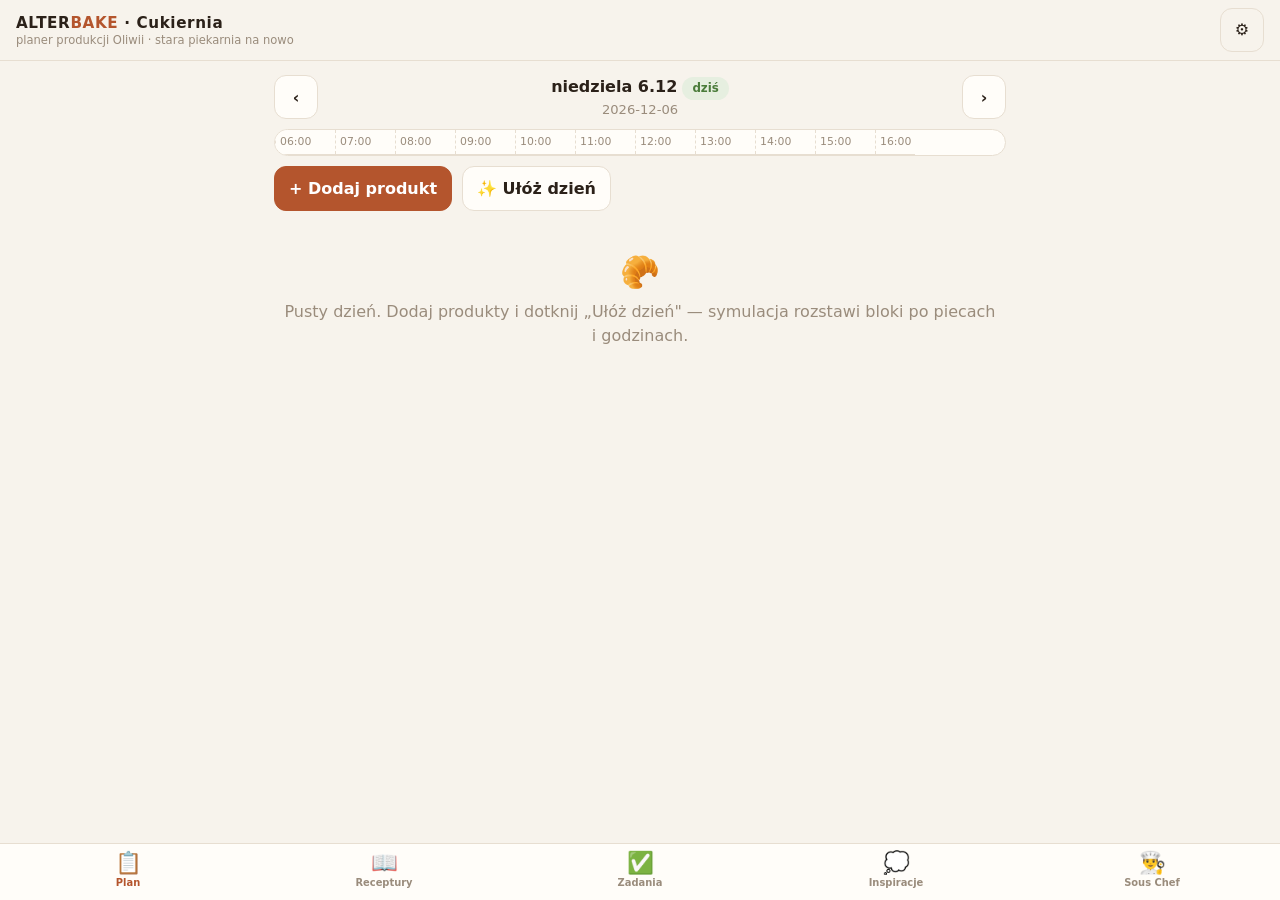
==== app/index.html @ 2dc78aad "Planer produkcji cukierni: aplikacja PWA + baza wiedzy - Aplikacja mobile-first (app/): plan dnia z " ====
<!DOCTYPE html>
<html lang="pl">
<head>
<meta charset="utf-8">
<meta name="viewport" content="width=device-width, initial-scale=1, viewport-fit=cover">
<meta name="theme-color" content="#f7f3ec" media="(prefers-color-scheme: light)">
<meta name="theme-color" content="#171310" media="(prefers-color-scheme: dark)">
<meta name="apple-mobile-web-app-capable" content="yes">
<meta name="apple-mobile-web-app-status-bar-style" content="default">
<title>Alterbake · Planer Cukierni</title>
<link rel="manifest" href="manifest.webmanifest">
<link rel="icon" href="ikona.svg" type="image/svg+xml">
<link rel="apple-touch-icon" href="ikona.svg">
<link rel="stylesheet" href="css/app.css">
</head>
<body>

<header class="naglowek">
  <div>
    <div class="marka">ALTER<span>BAKE</span> · Cukiernia</div>
    <div class="pod">planer produkcji Oliwii · stara piekarnia na nowo</div>
  </div>
  <div class="prawa">
    <button class="btn btn-ikona btn-cichy" id="btn-ustawienia" aria-label="ustawienia">⚙️</button>
  </div>
</header>

<main class="widok" id="widok"></main>

<nav class="nawigacja" id="nawigacja" aria-label="główna nawigacja">
  <button data-widok="plan"><span class="ikona">📋</span>Plan</button>
  <button data-widok="receptury"><span class="ikona">📖</span>Receptury</button>
  <button data-widok="zadania"><span class="ikona">✅</span>Zadania</button>
  <button data-widok="inspiracje"><span class="ikona">💭</span>Inspiracje</button>
  <button data-widok="souschef"><span class="ikona">👨‍🍳</span>Sous Chef</button>
</nav>

<script src="data/receptury.js"></script>
<script src="data/zasoby.js"></script>
<script src="data/wiedza.js"></script>
<script src="js/util.js"></script>
<script src="js/store.js"></script>
<script src="js/czas.js"></script>
<script src="js/symulacja.js"></script>
<script src="js/wykresy.js"></script>
<script src="js/souschef.js"></script>
<script src="js/widok-plan.js"></script>
<script src="js/widok-receptury.js"></script>
<script src="js/widok-zadania.js"></script>
<script src="js/widok-inspiracje.js"></script>
<script src="js/widok-souschef.js"></script>
<script src="js/app.js"></script>
</body>
</html>
---- app/css/app.css ----
/* ALTERBAKE · Planer Produkcji Cukierni — mobile-first */

:root {
  --tlo: #f7f3ec;            /* ciepły ecru */
  --karta: #fffdf9;
  --atrament: #2b2119;       /* espresso */
  --atrament-2: #6b5d4f;
  --wyciszony: #9a8c7c;
  --linia: #e7ded1;
  --akcent: #b4552d;         /* terracotta */
  --akcent-tlo: #f6e3d7;
  --zloto: #a8842c;
  --zielen: #4a7c3a;
  --zielen-tlo: #e6efe0;
  --blad: #b03030;
  --blad-tlo: #f7e2e0;
  --pasywny: #ded4c4;
  --piec-c: #b4552d;
  --cien: 0 1px 3px rgba(43,33,25,.08), 0 4px 14px rgba(43,33,25,.06);
  --r: 14px;
  /* wykresy (paleta zwalidowana) */
  --s1: #2a78d6; --s2: #1baf7a;
  --grid: #e1e0d9; --os: #c3c2b7;
}
@media (prefers-color-scheme: dark) {
  :root {
    --tlo: #171310;
    --karta: #211c17;
    --atrament: #f1e9de;
    --atrament-2: #c4b5a3;
    --wyciszony: #8d8071;
    --linia: #372f27;
    --akcent: #d97a4d;
    --akcent-tlo: #3a2418;
    --zloto: #cfa53f;
    --zielen: #7fb56b;
    --zielen-tlo: #24301e;
    --blad: #e06c6c;
    --blad-tlo: #3a1f1f;
    --pasywny: #3a332a;
    --cien: 0 1px 3px rgba(0,0,0,.4);
    --s1: #3987e5; --s2: #199e70;
    --grid: #2c2c2a; --os: #383835;
  }
}

* { box-sizing: border-box; }
html { -webkit-text-size-adjust: 100%; }
body {
  margin: 0; background: var(--tlo); color: var(--atrament);
  font: 16px/1.45 system-ui, -apple-system, "Segoe UI", sans-serif;
  padding-bottom: calc(64px + env(safe-area-inset-bottom));
}
h1, h2, h3 { line-height: 1.2; margin: 0 0 .4em; }
h1 { font-size: 1.35rem; } h2 { font-size: 1.12rem; } h3 { font-size: 1rem; }
p { margin: .3em 0; }
a { color: var(--akcent); }
button { font: inherit; }

/* ── nagłówek ── */
.naglowek {
  position: sticky; top: 0; z-index: 30;
  background: var(--tlo); border-bottom: 1px solid var(--linia);
  padding: calc(8px + env(safe-area-inset-top)) 16px 8px;
  display: flex; align-items: center; gap: 10px;
}
.naglowek .marka { font-weight: 800; letter-spacing: .04em; font-size: .95rem; }
.naglowek .marka span { color: var(--akcent); }
.naglowek .pod { font-size: .72rem; color: var(--wyciszony); margin-top: -2px; }
.naglowek .prawa { margin-left: auto; display: flex; gap: 6px; }

/* ── nawigacja dolna ── */
.nawigacja {
  position: fixed; bottom: 0; left: 0; right: 0; z-index: 40;
  display: grid; grid-template-columns: repeat(5, 1fr);
  background: var(--karta); border-top: 1px solid var(--linia);
  padding-bottom: env(safe-area-inset-bottom);
}
.nawigacja button {
  background: none; border: 0; padding: 8px 2px 6px; cursor: pointer;
  display: flex; flex-direction: column; align-items: center; gap: 2px;
  color: var(--wyciszony); font-size: .62rem; font-weight: 600;
  min-height: 56px;
}
.nawigacja button .ikona { font-size: 1.35rem; line-height: 1; }
.nawigacja button.aktywna { color: var(--akcent); }

/* ── układ ── */
.widok { padding: 14px 14px 24px; max-width: 760px; margin: 0 auto; }
.karta {
  background: var(--karta); border: 1px solid var(--linia); border-radius: var(--r);
  box-shadow: var(--cien); padding: 14px; margin-bottom: 12px;
}
.karta.dotykowa { cursor: pointer; }
.karta.dotykowa:active { transform: scale(.99); }
.rzad { display: flex; align-items: center; gap: 10px; flex-wrap: wrap; }
.rozdziel { margin-left: auto; }
.wyciszony { color: var(--wyciszony); font-size: .82rem; }
.maly { font-size: .82rem; }
.sekcja-tytul { display:flex; align-items:baseline; gap:8px; margin: 18px 2px 8px; }
.sekcja-tytul h2 { margin: 0; }

/* ── przyciski ── */
.btn {
  border: 1px solid var(--linia); background: var(--karta); color: var(--atrament);
  border-radius: 12px; padding: 10px 14px; font-weight: 600; cursor: pointer;
  min-height: 44px;
}
.btn:active { transform: scale(.97); }
.btn-glowny { background: var(--akcent); border-color: var(--akcent); color: #fff; }
.btn-cichy { background: transparent; }
.btn-maly { min-height: 34px; padding: 5px 10px; font-size: .82rem; border-radius: 9px; }
.btn-ikona { min-width: 44px; padding: 6px; }
.btn:disabled { opacity: .45; }

/* etykiety / chipy */
.chip {
  display: inline-flex; align-items: center; gap: 4px;
  background: var(--akcent-tlo); color: var(--akcent);
  border-radius: 999px; padding: 3px 10px; font-size: .74rem; font-weight: 700;
}
.chip.szary { background: var(--tlo); color: var(--atrament-2); border: 1px solid var(--linia); }
.chip.zielony { background: var(--zielen-tlo); color: var(--zielen); }
.chip.zloty { background: color-mix(in srgb, var(--zloto) 16%, transparent); color: var(--zloto); }
.chipy { display: flex; gap: 6px; flex-wrap: wrap; }

/* ── formularze ── */
input, select, textarea {
  font: inherit; color: var(--atrament);
  background: var(--karta); border: 1px solid var(--linia); border-radius: 10px;
  padding: 10px 12px; width: 100%; min-height: 44px;
}
textarea { min-height: 84px; resize: vertical; }
label.pole { display: block; margin-bottom: 10px; }
label.pole > span { display: block; font-size: .78rem; font-weight: 700; color: var(--atrament-2); margin-bottom: 4px; }

/* stepper ilości */
.stepper { display: inline-flex; align-items: center; border: 1px solid var(--linia); border-radius: 12px; overflow: hidden; }
.stepper button { width: 44px; height: 44px; border: 0; background: var(--tlo); font-size: 1.3rem; cursor: pointer; color: var(--atrament); }
.stepper .wartosc { min-width: 64px; text-align: center; font-weight: 800; font-size: 1.05rem; }

/* ── oś czasu ── */
.os-czasu { position: relative; overflow-x: auto; -webkit-overflow-scrolling: touch; border: 1px solid var(--linia); border-radius: var(--r); background: var(--karta); }
.os-siatka { position: relative; min-width: 640px; }
.os-godziny { display: flex; border-bottom: 1px solid var(--linia); position: sticky; top: 0; background: var(--karta); z-index: 2; }
.os-godziny div { flex: 0 0 60px; font-size: .68rem; color: var(--wyciszony); padding: 4px 0 4px 4px; border-left: 1px dashed var(--linia); }
.os-tor { position: relative; height: 46px; border-bottom: 1px solid var(--linia); }
.os-tor:last-child { border-bottom: 0; }
.os-tor .tor-nazwa {
  position: sticky; left: 0; z-index: 3; width: 86px; height: 100%;
  display: flex; align-items: center; padding-left: 8px;
  font-size: .7rem; font-weight: 800; color: var(--atrament-2);
  background: linear-gradient(90deg, var(--karta) 75%, transparent);
  pointer-events: none;
}
.blok-seg {
  position: absolute; top: 7px; height: 32px; border-radius: 8px;
  font-size: .66rem; font-weight: 700; color: #fff;
  display: flex; align-items: center; padding: 0 6px; overflow: hidden; white-space: nowrap;
  cursor: pointer;
}
.blok-seg.aktywny { background: var(--akcent); }
.blok-seg.pasywny { background: var(--pasywny); color: var(--atrament-2); border: 1px dashed var(--wyciszony); }
.blok-seg.piec { background: var(--zloto); }
.blok-seg.zaznaczony { outline: 3px solid var(--atrament); outline-offset: 1px; z-index: 5; }
.linia-teraz { position: absolute; top: 0; bottom: 0; width: 2px; background: var(--blad); z-index: 4; }

/* ostrzeżenia / sugestie */
.ostrzezenie { background: var(--blad-tlo); border: 1px solid color-mix(in srgb, var(--blad) 30%, transparent); color: var(--atrament); border-radius: 10px; padding: 9px 12px; margin: 6px 0; font-size: .84rem; }
.sugestia { background: var(--zielen-tlo); border: 1px solid color-mix(in srgb, var(--zielen) 25%, transparent); border-radius: 10px; padding: 10px 12px; margin: 6px 0; font-size: .86rem; }
.sugestia b { display: block; margin-bottom: 2px; }
.sugestia .maly { margin-top: 4px; }

/* ── zadania ── */
.zadanie { display: flex; gap: 10px; align-items: flex-start; padding: 10px 0; border-bottom: 1px solid var(--linia); }
.zadanie:last-child { border-bottom: 0; }
.zadanie input[type=checkbox] { width: 26px; height: 26px; min-height: 26px; margin-top: 2px; accent-color: var(--zielen); flex: none; }
.zadanie.zrobione .tresc { text-decoration: line-through; color: var(--wyciszony); }
.osoba-kol { border-top: 4px solid var(--akcent); }
.osoba-kol.pomoc { border-top-color: var(--zloto); }

/* ── inspiracje / pipeline ── */
.pipeline { display: flex; gap: 6px; overflow-x: auto; padding: 2px 0 8px; }
.pipeline .etap { flex: none; font-size: .72rem; font-weight: 700; padding: 5px 10px; border-radius: 999px; background: var(--tlo); border: 1px solid var(--linia); color: var(--atrament-2); }
.pipeline .etap.aktywny { background: var(--akcent); border-color: var(--akcent); color: #fff; }

/* ── czat sous chef ── */
.czat { display: flex; flex-direction: column; gap: 8px; }
.dymek { max-width: 88%; padding: 10px 13px; border-radius: 16px; font-size: .92rem; white-space: pre-wrap; }
.dymek.ja { align-self: flex-end; background: var(--akcent); color: #fff; border-bottom-right-radius: 4px; }
.dymek.chef { align-self: flex-start; background: var(--karta); border: 1px solid var(--linia); border-bottom-left-radius: 4px; }
.dymek.chef .zrodlo { display: block; margin-top: 6px; font-size: .72rem; color: var(--wyciszony); }
.czat-pasek { position: sticky; bottom: calc(64px + env(safe-area-inset-bottom)); display: flex; gap: 8px; padding: 8px 0; background: var(--tlo); }

/* ── tabele ── */
.tabela { width: 100%; border-collapse: collapse; font-size: .86rem; }
.tabela th { text-align: left; font-size: .7rem; text-transform: uppercase; letter-spacing: .05em; color: var(--wyciszony); padding: 6px 8px; border-bottom: 1px solid var(--linia); }
.tabela td { padding: 7px 8px; border-bottom: 1px solid var(--linia); }
.tabela tr:last-child td { border-bottom: 0; }
.tabela td.liczba, .tabela th.liczba { text-align: right; font-variant-numeric: tabular-nums; }
.przewijalna { overflow-x: auto; }

/* ── wykresy ── */
.wykres { width: 100%; overflow: hidden; }
.wykres svg { display: block; width: 100%; height: auto; }
.legenda { display: flex; gap: 14px; font-size: .76rem; color: var(--atrament-2); margin-top: 4px; flex-wrap: wrap; }
.legenda i { display: inline-block; width: 12px; height: 12px; border-radius: 3px; margin-right: 5px; vertical-align: -1px; }

/* siła trendu */
.sila { display: inline-flex; gap: 3px; }
.sila i { width: 14px; height: 8px; border-radius: 2px; background: var(--linia); }
.sila i.pelna { background: var(--akcent); }

/* ── modale / toasty ── */
.modal-tlo { position: fixed; inset: 0; background: rgba(20,14,8,.5); z-index: 60; display: flex; align-items: flex-end; justify-content: center; }
.modal { background: var(--karta); border-radius: 18px 18px 0 0; padding: 18px 16px calc(18px + env(safe-area-inset-bottom)); width: 100%; max-width: 640px; max-height: 88vh; overflow-y: auto; }
@media (min-width: 700px) { .modal-tlo { align-items: center; } .modal { border-radius: 18px; } }
.modal-akcje { display: flex; gap: 10px; justify-content: flex-end; margin-top: 14px; }
.toast {
  position: fixed; left: 50%; bottom: calc(84px + env(safe-area-inset-bottom)); transform: translate(-50%, 20px);
  background: var(--atrament); color: var(--tlo); padding: 10px 18px; border-radius: 999px;
  font-size: .88rem; font-weight: 600; opacity: 0; transition: .25s; z-index: 70; max-width: 90vw;
}
.toast.widoczny { opacity: 1; transform: translate(-50%, 0); }
.toast.blad { background: var(--blad); color: #fff; }

.pusto { text-align: center; color: var(--wyciszony); padding: 28px 10px; }
.pusto .duze { font-size: 2rem; }

/* drukowanie kart naważek */
@media print {
  .nawigacja, .naglowek .prawa, .btn, .czat-pasek { display: none !important; }
  body { background: #fff; color: #000; padding: 0; }
  .karta { box-shadow: none; }
}
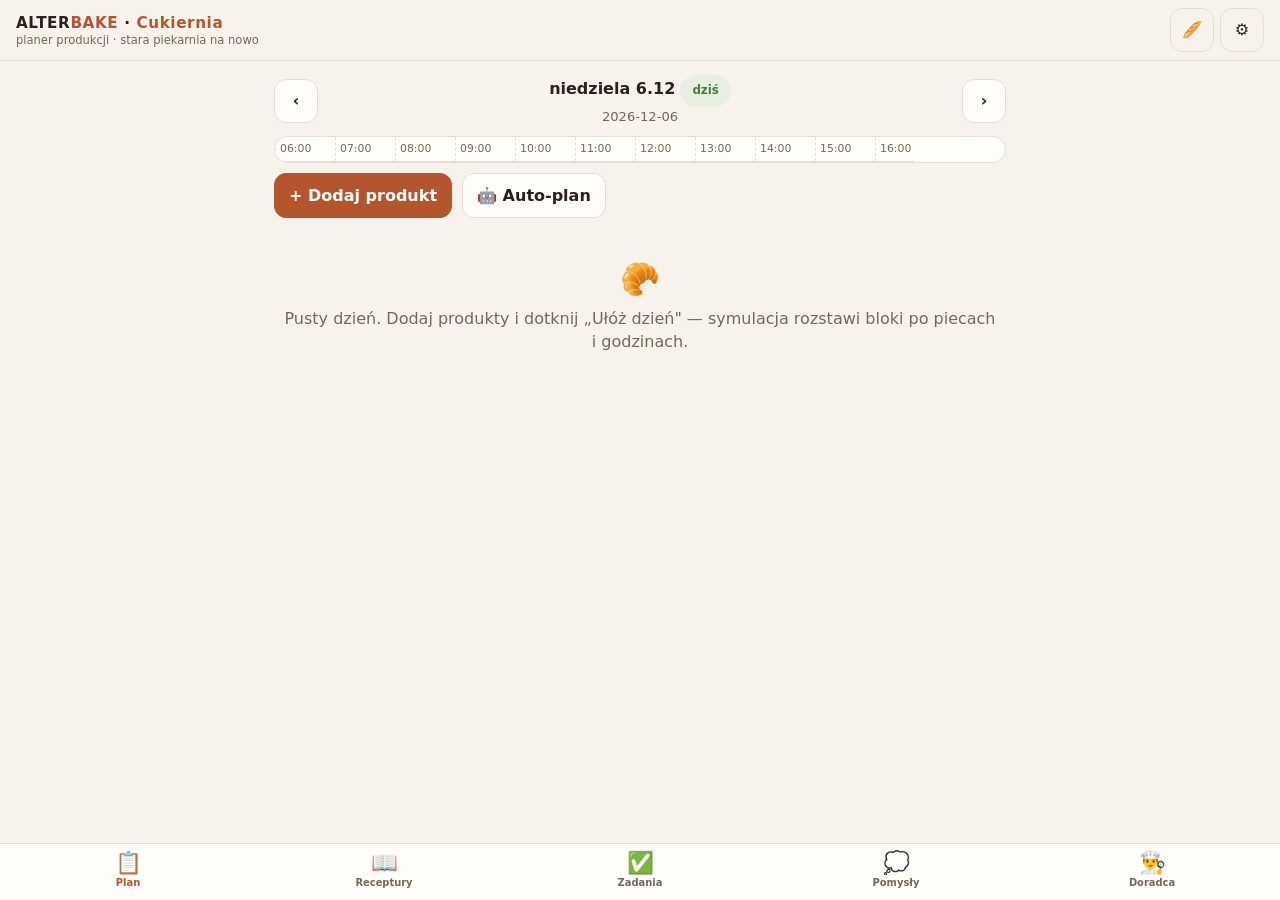
==== commit 30d4da4d: "Darmowy doradca z bazy wiedzy, uczenie sie, automatyka + modul piekarski Darmowe AI offline (bez tok" ====
--- a/app/index.html
+++ b/app/index.html
@@ -7,7 +7,7 @@
 <meta name="theme-color" content="#171310" media="(prefers-color-scheme: dark)">
 <meta name="apple-mobile-web-app-capable" content="yes">
 <meta name="apple-mobile-web-app-status-bar-style" content="default">
-<title>Alterbake · Planer Cukierni</title>
+<title>Alterbake · Planer Produkcji</title>
 <link rel="manifest" href="manifest.webmanifest">
 <link rel="icon" href="ikona.svg" type="image/svg+xml">
 <link rel="apple-touch-icon" href="ikona.svg">
@@ -17,10 +17,11 @@
 
 <header class="naglowek">
   <div>
-    <div class="marka">ALTER<span>BAKE</span> · Cukiernia</div>
-    <div class="pod">planer produkcji Oliwii · stara piekarnia na nowo</div>
+    <div class="marka">ALTER<span>BAKE</span> · <span id="marka-modul">Planer</span></div>
+    <div class="pod">planer produkcji · stara piekarnia na nowo</div>
   </div>
   <div class="prawa">
+    <button class="btn btn-ikona btn-cichy" id="btn-modul" aria-label="przełącz moduł">🍰</button>
     <button class="btn btn-ikona btn-cichy" id="btn-ustawienia" aria-label="ustawienia">⚙️</button>
   </div>
 </header>
@@ -31,19 +32,31 @@
   <button data-widok="plan"><span class="ikona">📋</span>Plan</button>
   <button data-widok="receptury"><span class="ikona">📖</span>Receptury</button>
   <button data-widok="zadania"><span class="ikona">✅</span>Zadania</button>
-  <button data-widok="inspiracje"><span class="ikona">💭</span>Inspiracje</button>
-  <button data-widok="souschef"><span class="ikona">👨‍🍳</span>Sous Chef</button>
+  <button data-widok="inspiracje"><span class="ikona">💭</span>Pomysły</button>
+  <button data-widok="souschef"><span class="ikona">👨‍🍳</span>Doradca</button>
 </nav>
 
+<!-- dane modułów -->
 <script src="data/receptury.js"></script>
 <script src="data/zasoby.js"></script>
 <script src="data/wiedza.js"></script>
+<script src="data/korpus-cukiernia.js"></script>
+<script src="data/piekarnia.js"></script>
+<script src="data/zasoby-piekarnia.js"></script>
+<script src="data/wiedza-piekarnia.js"></script>
+<script src="data/korpus-piekarnia.js"></script>
+<script src="data/moduly.js"></script>
+<!-- silnik -->
 <script src="js/util.js"></script>
+<script src="js/wiedza-index.js"></script>
 <script src="js/store.js"></script>
+<script src="js/nauka.js"></script>
 <script src="js/czas.js"></script>
 <script src="js/symulacja.js"></script>
+<script src="js/automat.js"></script>
 <script src="js/wykresy.js"></script>
 <script src="js/souschef.js"></script>
+<!-- widoki -->
 <script src="js/widok-plan.js"></script>
 <script src="js/widok-receptury.js"></script>
 <script src="js/widok-zadania.js"></script>
--- a/app/css/app.css
+++ b/app/css/app.css
@@ -4,12 +4,14 @@
   --tlo: #f7f3ec;            /* ciepły ecru */
   --karta: #fffdf9;
   --atrament: #2b2119;       /* espresso */
-  --atrament-2: #6b5d4f;
-  --wyciszony: #9a8c7c;
+  --atrament-2: #5f5344;
+  --wyciszony: #756857;      /* ≥4.5:1 na tle */
   --linia: #e7ded1;
   --akcent: #b4552d;         /* terracotta */
   --akcent-tlo: #f6e3d7;
   --zloto: #a8842c;
+  --zloto-tekst: #7c611c;    /* tekst złoty na jasnym tle */
+  --na-zlocie: #241a06;      /* tekst na złotym segmencie */
   --zielen: #4a7c3a;
   --zielen-tlo: #e6efe0;
   --blad: #b03030;
@@ -28,11 +30,13 @@
     --karta: #211c17;
     --atrament: #f1e9de;
     --atrament-2: #c4b5a3;
-    --wyciszony: #8d8071;
+    --wyciszony: #a89a89;
     --linia: #372f27;
     --akcent: #d97a4d;
     --akcent-tlo: #3a2418;
     --zloto: #cfa53f;
+    --zloto-tekst: #cfa53f;
+    --na-zlocie: #241a06;
     --zielen: #7fb56b;
     --zielen-tlo: #24301e;
     --blad: #e06c6c;
@@ -117,11 +121,12 @@
 .chip {
   display: inline-flex; align-items: center; gap: 4px;
   background: var(--akcent-tlo); color: var(--akcent);
-  border-radius: 999px; padding: 3px 10px; font-size: .74rem; font-weight: 700;
+  border-radius: 999px; padding: 6px 12px; font-size: .74rem; font-weight: 700;
+  min-height: 32px; border: 0; cursor: pointer;
 }
 .chip.szary { background: var(--tlo); color: var(--atrament-2); border: 1px solid var(--linia); }
 .chip.zielony { background: var(--zielen-tlo); color: var(--zielen); }
-.chip.zloty { background: color-mix(in srgb, var(--zloto) 16%, transparent); color: var(--zloto); }
+.chip.zloty { background: color-mix(in srgb, var(--zloto) 16%, transparent); color: var(--zloto-tekst); }
 .chipy { display: flex; gap: 6px; flex-wrap: wrap; }
 
 /* ── formularze ── */
@@ -144,7 +149,7 @@
 .os-siatka { position: relative; min-width: 640px; }
 .os-godziny { display: flex; border-bottom: 1px solid var(--linia); position: sticky; top: 0; background: var(--karta); z-index: 2; }
 .os-godziny div { flex: 0 0 60px; font-size: .68rem; color: var(--wyciszony); padding: 4px 0 4px 4px; border-left: 1px dashed var(--linia); }
-.os-tor { position: relative; height: 46px; border-bottom: 1px solid var(--linia); }
+.os-tor { position: relative; height: 56px; border-bottom: 1px solid var(--linia); }
 .os-tor:last-child { border-bottom: 0; }
 .os-tor .tor-nazwa {
   position: sticky; left: 0; z-index: 3; width: 86px; height: 100%;
@@ -154,14 +159,14 @@
   pointer-events: none;
 }
 .blok-seg {
-  position: absolute; top: 7px; height: 32px; border-radius: 8px;
+  position: absolute; top: 6px; height: 44px; border-radius: 8px;
   font-size: .66rem; font-weight: 700; color: #fff;
   display: flex; align-items: center; padding: 0 6px; overflow: hidden; white-space: nowrap;
-  cursor: pointer;
+  cursor: pointer; min-width: 24px;
 }
 .blok-seg.aktywny { background: var(--akcent); }
 .blok-seg.pasywny { background: var(--pasywny); color: var(--atrament-2); border: 1px dashed var(--wyciszony); }
-.blok-seg.piec { background: var(--zloto); }
+.blok-seg.piec { background: var(--zloto); color: var(--na-zlocie); }
 .blok-seg.zaznaczony { outline: 3px solid var(--atrament); outline-offset: 1px; z-index: 5; }
 .linia-teraz { position: absolute; top: 0; bottom: 0; width: 2px; background: var(--blad); z-index: 4; }
 
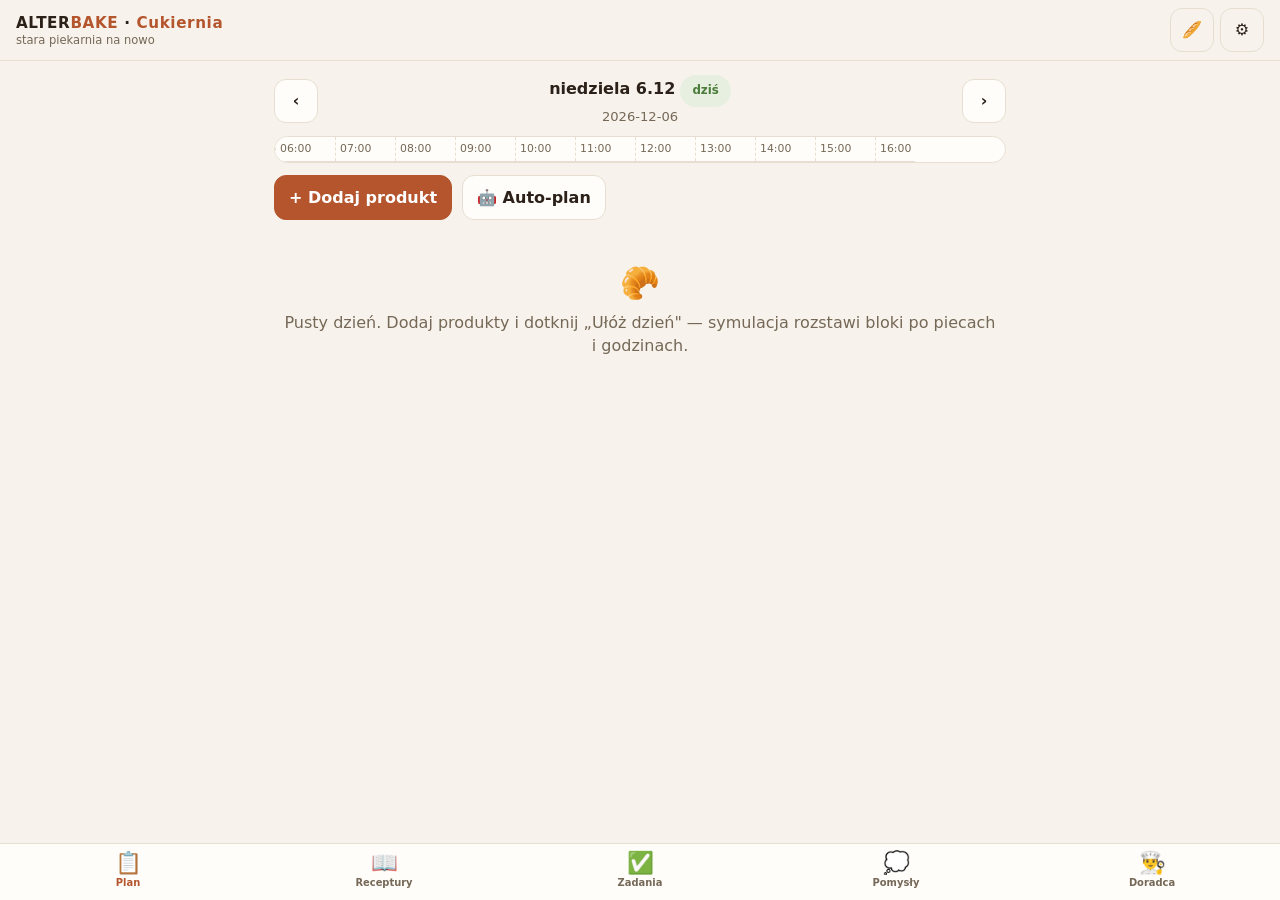
==== commit c21bc035: "Redesign wizualny: minimalizm i czytelność na iPhone Plan dnia — kluczowa zmiana ergonomii: - 7 przy" ====
--- a/app/index.html
+++ b/app/index.html
@@ -18,7 +18,7 @@
 <header class="naglowek">
   <div>
     <div class="marka">ALTER<span>BAKE</span> · <span id="marka-modul">Planer</span></div>
-    <div class="pod">planer produkcji · stara piekarnia na nowo</div>
+    <div class="pod">stara piekarnia na nowo</div>
   </div>
   <div class="prawa">
     <button class="btn btn-ikona btn-cichy" id="btn-modul" aria-label="przełącz moduł">🍰</button>
--- a/app/css/app.css
+++ b/app/css/app.css
@@ -18,8 +18,8 @@
   --blad-tlo: #f7e2e0;
   --pasywny: #ded4c4;
   --piec-c: #b4552d;
-  --cien: 0 1px 3px rgba(43,33,25,.08), 0 4px 14px rgba(43,33,25,.06);
-  --r: 14px;
+  --cien: 0 1px 2px rgba(43,33,25,.05);
+  --r: 16px;
   /* wykresy (paleta zwalidowana) */
   --s1: #2a78d6; --s2: #1baf7a;
   --grid: #e1e0d9; --os: #c3c2b7;
@@ -42,7 +42,7 @@
     --blad: #e06c6c;
     --blad-tlo: #3a1f1f;
     --pasywny: #3a332a;
-    --cien: 0 1px 3px rgba(0,0,0,.4);
+    --cien: 0 1px 2px rgba(0,0,0,.3);
     --s1: #3987e5; --s2: #199e70;
     --grid: #2c2c2a; --os: #383835;
   }
@@ -93,7 +93,7 @@
 .widok { padding: 14px 14px 24px; max-width: 760px; margin: 0 auto; }
 .karta {
   background: var(--karta); border: 1px solid var(--linia); border-radius: var(--r);
-  box-shadow: var(--cien); padding: 14px; margin-bottom: 12px;
+  box-shadow: var(--cien); padding: 16px; margin-bottom: 14px;
 }
 .karta.dotykowa { cursor: pointer; }
 .karta.dotykowa:active { transform: scale(.99); }
@@ -221,6 +221,21 @@
 .modal { background: var(--karta); border-radius: 18px 18px 0 0; padding: 18px 16px calc(18px + env(safe-area-inset-bottom)); width: 100%; max-width: 640px; max-height: 88vh; overflow-y: auto; }
 @media (min-width: 700px) { .modal-tlo { align-items: center; } .modal { border-radius: 18px; } }
 .modal-akcje { display: flex; gap: 10px; justify-content: flex-end; margin-top: 14px; }
+.modal h2 { margin-bottom: 12px; }
+
+/* lista działań w arkuszu „Więcej" */
+.menu-lista { display: flex; flex-direction: column; gap: 2px; margin: 4px 0; }
+.menu-poz {
+  display: flex; align-items: center; gap: 14px; width: 100%; text-align: left;
+  background: none; border: 0; border-radius: 12px; padding: 12px 10px; cursor: pointer;
+  color: var(--atrament); min-height: 56px;
+}
+.menu-poz:active { background: var(--tlo); }
+.menu-poz + .menu-poz { border-top: 1px solid var(--linia); border-radius: 0; }
+.menu-ikona { font-size: 1.4rem; width: 28px; text-align: center; flex: none; }
+.menu-tekst { display: flex; flex-direction: column; gap: 1px; }
+.menu-tekst b { font-size: .96rem; }
+.menu-poz.blad .menu-tekst b { color: var(--blad); }
 .toast {
   position: fixed; left: 50%; bottom: calc(84px + env(safe-area-inset-bottom)); transform: translate(-50%, 20px);
   background: var(--atrament); color: var(--tlo); padding: 10px 18px; border-radius: 999px;
@@ -234,7 +249,12 @@
 
 /* drukowanie kart naważek */
 @media print {
-  .nawigacja, .naglowek .prawa, .btn, .czat-pasek { display: none !important; }
+  .nawigacja, .naglowek, .btn, .czat-pasek, .toast { display: none !important; }
   body { background: #fff; color: #000; padding: 0; }
   .karta { box-shadow: none; }
-}
+  /* gdy otwarty modal (np. Karta dnia) — drukuj tylko jego treść, bez osi/tła */
+  body:has(.modal-tlo) #widok { display: none !important; }
+  .modal-tlo { position: static; background: #fff; display: block; }
+  .modal { max-height: none; box-shadow: none; border-radius: 0; max-width: 100%; }
+  .modal-akcje { display: none !important; }
+}
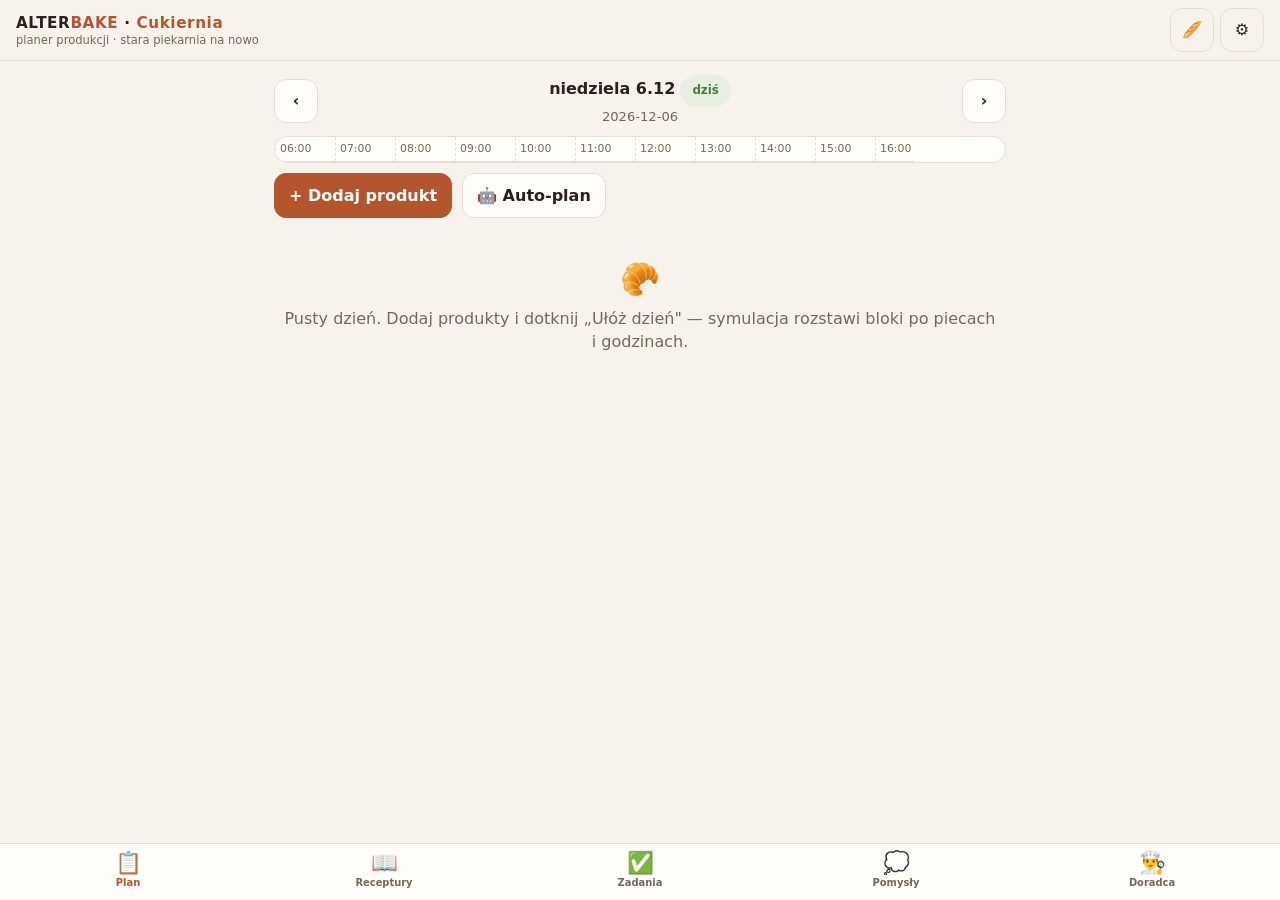
==== commit 4d4bb505: "Uprawnienia z rejestru zespołu: logowanie profilem, edycja tylko Właściciel/kierownik - js/uprawnien" ====
--- a/app/index.html
+++ b/app/index.html
@@ -18,7 +18,7 @@
 <header class="naglowek">
   <div>
     <div class="marka">ALTER<span>BAKE</span> · <span id="marka-modul">Planer</span></div>
-    <div class="pod">stara piekarnia na nowo</div>
+    <div class="pod">planer produkcji · stara piekarnia na nowo</div>
   </div>
   <div class="prawa">
     <button class="btn btn-ikona btn-cichy" id="btn-modul" aria-label="przełącz moduł">🍰</button>
@@ -50,6 +50,7 @@
 <script src="js/util.js"></script>
 <script src="js/wiedza-index.js"></script>
 <script src="js/store.js"></script>
+<script src="js/uprawnienia.js"></script>
 <script src="js/nauka.js"></script>
 <script src="js/czas.js"></script>
 <script src="js/symulacja.js"></script>
